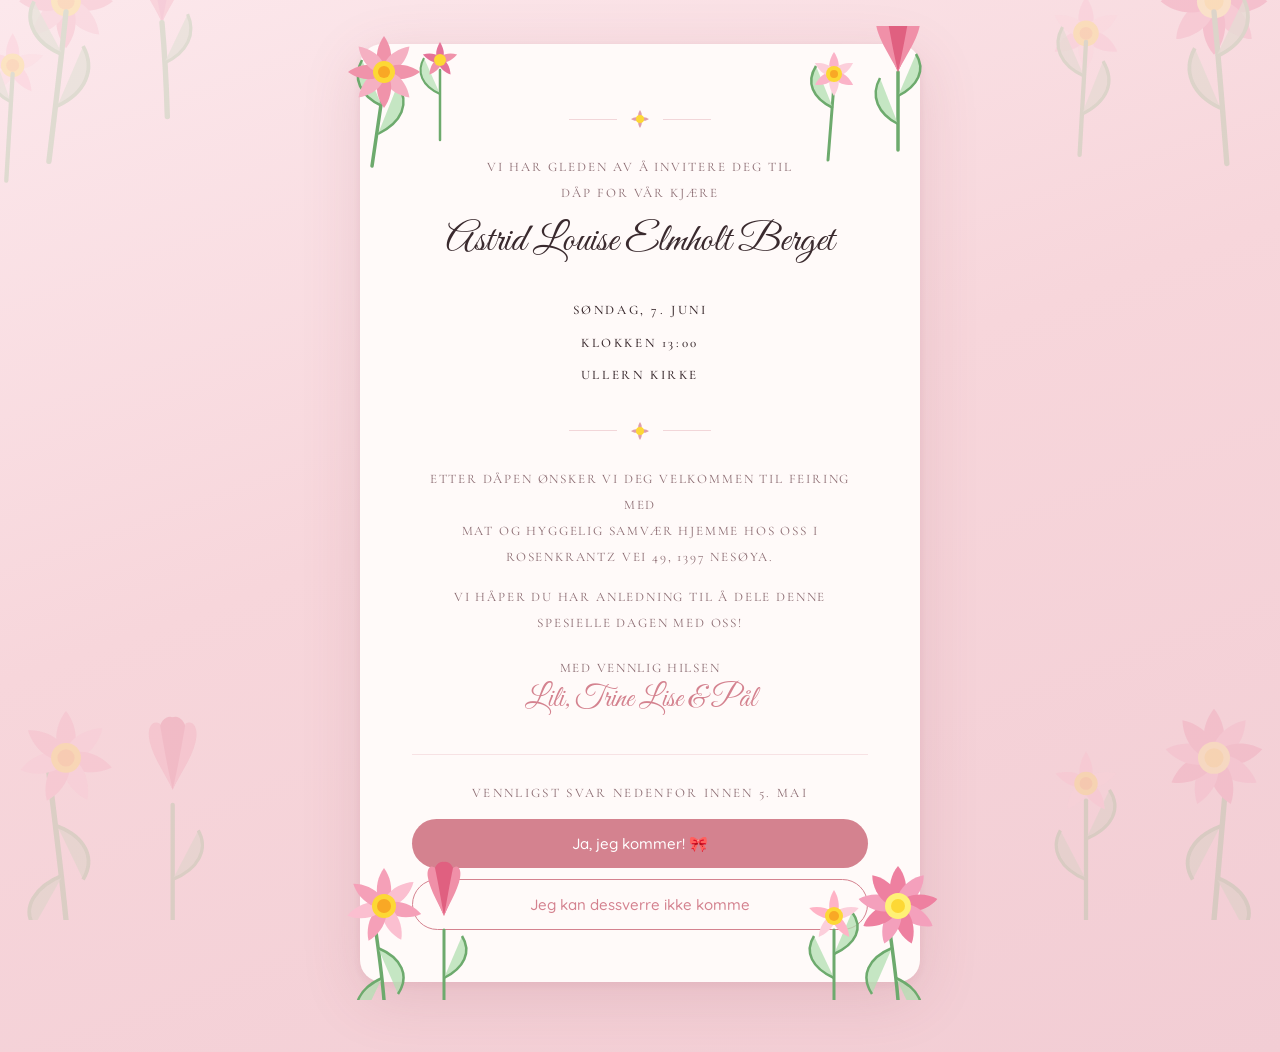
==== index.html @ bfae26f0 "Add files via upload" ====
<!DOCTYPE html>
<html lang="no">
<head>
<meta charset="UTF-8">
<meta name="viewport" content="width=device-width, initial-scale=1.0">
<title>Dåpsinvitasjon – Astrid Louise Elmholt Berget</title>
<link rel="stylesheet" href="style.css">
<link href="https://fonts.googleapis.com/css2?family=Great+Vibes&family=Cormorant+Garamond:ital,wght@0,300;0,400;0,500;1,300;1,400&family=Quicksand:wght@400;500&display=swap" rel="stylesheet">
</head>
<body>

<!-- Background flowers -->
<div class="bg-flowers" aria-hidden="true">
  <!-- Top left -->
  <svg class="bg-flower bg-tl" viewBox="0 0 280 300" xmlns="http://www.w3.org/2000/svg">
    <g transform="translate(80,20)">
      <path d="M0,-44 C8,-34 11,-20 8,-10 C5,0 -5,0 -8,-10 C-11,-20 -8,-34 0,-44Z" fill="#f093aa" transform="rotate(0)"/>
      <path d="M0,-44 C8,-34 11,-20 8,-10 C5,0 -5,0 -8,-10 C-11,-20 -8,-34 0,-44Z" fill="#f5b0c2" transform="rotate(45)"/>
      <path d="M0,-44 C8,-34 11,-20 8,-10 C5,0 -5,0 -8,-10 C-11,-20 -8,-34 0,-44Z" fill="#f093aa" transform="rotate(90)"/>
      <path d="M0,-44 C8,-34 11,-20 8,-10 C5,0 -5,0 -8,-10 C-11,-20 -8,-34 0,-44Z" fill="#f5b0c2" transform="rotate(135)"/>
      <path d="M0,-44 C8,-34 11,-20 8,-10 C5,0 -5,0 -8,-10 C-11,-20 -8,-34 0,-44Z" fill="#f093aa" transform="rotate(180)"/>
      <path d="M0,-44 C8,-34 11,-20 8,-10 C5,0 -5,0 -8,-10 C-11,-20 -8,-34 0,-44Z" fill="#f5b0c2" transform="rotate(225)"/>
      <path d="M0,-44 C8,-34 11,-20 8,-10 C5,0 -5,0 -8,-10 C-11,-20 -8,-34 0,-44Z" fill="#f093aa" transform="rotate(270)"/>
      <path d="M0,-44 C8,-34 11,-20 8,-10 C5,0 -5,0 -8,-10 C-11,-20 -8,-34 0,-44Z" fill="#f5b0c2" transform="rotate(315)"/>
      <circle r="14" fill="#fdd835"/><circle r="8" fill="#f9a825"/>
    </g>
    <path d="M80,30 C76,70 70,120 64,170" stroke="#7cb97c" stroke-width="5" fill="none" stroke-linecap="round"/>
    <path d="M77,70 C52,60 40,40 50,20" stroke="#7cb97c" stroke-width="3.5" fill="#a5d6a7" fill-opacity=".8"/>
    <path d="M72,118 C98,106 108,84 96,62" stroke="#7cb97c" stroke-width="3.5" fill="#a5d6a7" fill-opacity=".8"/>
    <g transform="translate(170,40)">
      <path d="M0,0 C-6,-14 -18,-40 -16,-60 C-13,-76 -6,-80 0,-78 C6,-80 13,-76 16,-60 C18,-40 6,-14 0,0Z" fill="#e57399"/>
      <path d="M0,0 C-6,-14 -22,-36 -25,-54 C-27,-68 -20,-75 -14,-70 C-10,-50 -5,-25 0,0Z" fill="#f090a8"/>
      <path d="M0,0 C6,-14 22,-36 25,-54 C27,-68 20,-75 14,-70 C10,-50 5,-25 0,0Z" fill="#f090a8"/>
      <path d="M0,0 C2,22 4,55 5,88" stroke="#7cb97c" stroke-width="5" fill="none" stroke-linecap="round"/>
      <path d="M2,38 C24,28 32,10 24,-8" stroke="#7cb97c" stroke-width="3" fill="#a5d6a7" fill-opacity=".8"/>
    </g>
    <g transform="translate(30,80)">
      <path d="M0,-30 C5,-22 8,-12 5,-4 C2,4 -2,4 -5,-4 C-8,-12 -5,-22 0,-30Z" fill="#ffb3c6" transform="rotate(0)"/>
      <path d="M0,-30 C5,-22 8,-12 5,-4 C2,4 -2,4 -5,-4 C-8,-12 -5,-22 0,-30Z" fill="#fccfdb" transform="rotate(72)"/>
      <path d="M0,-30 C5,-22 8,-12 5,-4 C2,4 -2,4 -5,-4 C-8,-12 -5,-22 0,-30Z" fill="#ffb3c6" transform="rotate(144)"/>
      <path d="M0,-30 C5,-22 8,-12 5,-4 C2,4 -2,4 -5,-4 C-8,-12 -5,-22 0,-30Z" fill="#fccfdb" transform="rotate(216)"/>
      <path d="M0,-30 C5,-22 8,-12 5,-4 C2,4 -2,4 -5,-4 C-8,-12 -5,-22 0,-30Z" fill="#ffb3c6" transform="rotate(288)"/>
      <circle r="11" fill="#fdd835"/><circle r="6" fill="#f9a825"/>
    </g>
    <path d="M30,88 C28,120 26,155 24,188" stroke="#7cb97c" stroke-width="4" fill="none" stroke-linecap="round"/>
    <path d="M28,114 C8,104 2,86 12,68" stroke="#7cb97c" stroke-width="3" fill="#a5d6a7" fill-opacity=".75"/>
  </svg>

  <!-- Top right -->
  <svg class="bg-flower bg-tr" viewBox="0 0 280 300" xmlns="http://www.w3.org/2000/svg">
    <g transform="translate(200,20)">
      <path d="M0,-50 C9,-40 13,-24 9,-12 C5,0 -5,0 -9,-12 C-13,-24 -9,-40 0,-50Z" fill="#e8608a" transform="rotate(0)"/>
      <path d="M0,-50 C9,-40 13,-24 9,-12 C5,0 -5,0 -9,-12 C-13,-24 -9,-40 0,-50Z" fill="#f08caa" transform="rotate(45)"/>
      <path d="M0,-50 C9,-40 13,-24 9,-12 C5,0 -5,0 -9,-12 C-13,-24 -9,-40 0,-50Z" fill="#e8608a" transform="rotate(90)"/>
      <path d="M0,-50 C9,-40 13,-24 9,-12 C5,0 -5,0 -9,-12 C-13,-24 -9,-40 0,-50Z" fill="#f08caa" transform="rotate(135)"/>
      <path d="M0,-50 C9,-40 13,-24 9,-12 C5,0 -5,0 -9,-12 C-13,-24 -9,-40 0,-50Z" fill="#e8608a" transform="rotate(180)"/>
      <path d="M0,-50 C9,-40 13,-24 9,-12 C5,0 -5,0 -9,-12 C-13,-24 -9,-40 0,-50Z" fill="#f08caa" transform="rotate(225)"/>
      <path d="M0,-50 C9,-40 13,-24 9,-12 C5,0 -5,0 -9,-12 C-13,-24 -9,-40 0,-50Z" fill="#e8608a" transform="rotate(270)"/>
      <path d="M0,-50 C9,-40 13,-24 9,-12 C5,0 -5,0 -9,-12 C-13,-24 -9,-40 0,-50Z" fill="#f08caa" transform="rotate(315)"/>
      <circle r="16" fill="#fff176"/><circle r="9" fill="#fdd835"/>
    </g>
    <path d="M200,30 C204,70 208,120 212,172" stroke="#7cb97c" stroke-width="5" fill="none" stroke-linecap="round"/>
    <path d="M202,72 C228,60 238,40 228,18" stroke="#7cb97c" stroke-width="3.5" fill="#a5d6a7" fill-opacity=".8"/>
    <path d="M206,120 C180,108 170,86 182,64" stroke="#7cb97c" stroke-width="3.5" fill="#a5d6a7" fill-opacity=".8"/>
    <g transform="translate(80,50)">
      <path d="M0,-34 C6,-26 9,-15 6,-7 C3,1 -3,1 -6,-7 C-9,-15 -6,-26 0,-34Z" fill="#fbb3c8" transform="rotate(0)"/>
      <path d="M0,-34 C6,-26 9,-15 6,-7 C3,1 -3,1 -6,-7 C-9,-15 -6,-26 0,-34Z" fill="#fccfdb" transform="rotate(60)"/>
      <path d="M0,-34 C6,-26 9,-15 6,-7 C3,1 -3,1 -6,-7 C-9,-15 -6,-26 0,-34Z" fill="#fbb3c8" transform="rotate(120)"/>
      <path d="M0,-34 C6,-26 9,-15 6,-7 C3,1 -3,1 -6,-7 C-9,-15 -6,-26 0,-34Z" fill="#fccfdb" transform="rotate(180)"/>
      <path d="M0,-34 C6,-26 9,-15 6,-7 C3,1 -3,1 -6,-7 C-9,-15 -6,-26 0,-34Z" fill="#fbb3c8" transform="rotate(240)"/>
      <path d="M0,-34 C6,-26 9,-15 6,-7 C3,1 -3,1 -6,-7 C-9,-15 -6,-26 0,-34Z" fill="#fccfdb" transform="rotate(300)"/>
      <circle r="12" fill="#fdd835"/><circle r="6" fill="#f9a825"/>
    </g>
    <path d="M80,58 C78,92 76,128 74,164" stroke="#7cb97c" stroke-width="4" fill="none" stroke-linecap="round"/>
    <path d="M78,90 C56,80 48,62 58,44" stroke="#7cb97c" stroke-width="3" fill="#a5d6a7" fill-opacity=".75"/>
    <path d="M76,126 C100,114 108,96 96,76" stroke="#7cb97c" stroke-width="3" fill="#a5d6a7" fill-opacity=".75"/>
  </svg>

  <!-- Bottom left: stems up -->
  <svg class="bg-flower bg-bl" viewBox="0 0 280 300" xmlns="http://www.w3.org/2000/svg">
    <path d="M80,300 C76,258 70,210 64,162" stroke="#7cb97c" stroke-width="5" fill="none" stroke-linecap="round"/>
    <path d="M77,258 C52,268 38,288 50,306" stroke="#7cb97c" stroke-width="3.5" fill="#a5d6a7" fill-opacity=".8"/>
    <path d="M72,212 C98,222 108,242 96,262" stroke="#7cb97c" stroke-width="3.5" fill="#a5d6a7" fill-opacity=".8"/>
    <g transform="translate(80,148)">
      <path d="M0,-44 C8,-34 11,-20 8,-10 C5,0 -5,0 -8,-10 C-11,-20 -8,-34 0,-44Z" fill="#f5a0b8" transform="rotate(0)"/>
      <path d="M0,-44 C8,-34 11,-20 8,-10 C5,0 -5,0 -8,-10 C-11,-20 -8,-34 0,-44Z" fill="#fbbfd0" transform="rotate(51)"/>
      <path d="M0,-44 C8,-34 11,-20 8,-10 C5,0 -5,0 -8,-10 C-11,-20 -8,-34 0,-44Z" fill="#f5a0b8" transform="rotate(102)"/>
      <path d="M0,-44 C8,-34 11,-20 8,-10 C5,0 -5,0 -8,-10 C-11,-20 -8,-34 0,-44Z" fill="#fbbfd0" transform="rotate(153)"/>
      <path d="M0,-44 C8,-34 11,-20 8,-10 C5,0 -5,0 -8,-10 C-11,-20 -8,-34 0,-44Z" fill="#f5a0b8" transform="rotate(204)"/>
      <path d="M0,-44 C8,-34 11,-20 8,-10 C5,0 -5,0 -8,-10 C-11,-20 -8,-34 0,-44Z" fill="#fbbfd0" transform="rotate(255)"/>
      <path d="M0,-44 C8,-34 11,-20 8,-10 C5,0 -5,0 -8,-10 C-11,-20 -8,-34 0,-44Z" fill="#f5a0b8" transform="rotate(306)"/>
      <circle r="14" fill="#fdd835"/><circle r="8" fill="#f9a825"/>
    </g>
    <path d="M180,300 C180,265 180,228 180,192" stroke="#7cb97c" stroke-width="4" fill="none" stroke-linecap="round"/>
    <path d="M180,262 C204,252 214,234 204,216" stroke="#7cb97c" stroke-width="3" fill="#a5d6a7" fill-opacity=".75"/>
    <g transform="translate(180,178)">
      <path d="M0,0 C-5,-12 -16,-34 -14,-52 C-12,-66 -5,-70 0,-68 C5,-70 12,-66 14,-52 C16,-34 5,-12 0,0Z" fill="#e06080"/>
      <path d="M0,0 C-5,-12 -20,-32 -22,-48 C-24,-60 -18,-66 -12,-62 C-9,-44 -5,-22 0,0Z" fill="#f090a8"/>
      <path d="M0,0 C5,-12 20,-32 22,-48 C24,-60 18,-66 12,-62 C9,-44 5,-22 0,0Z" fill="#f090a8"/>
    </g>
  </svg>

  <!-- Bottom right: stems up -->
  <svg class="bg-flower bg-br" viewBox="0 0 280 300" xmlns="http://www.w3.org/2000/svg">
    <path d="M200,300 C204,258 208,210 212,162" stroke="#7cb97c" stroke-width="5" fill="none" stroke-linecap="round"/>
    <path d="M202,260 C228,270 240,290 228,308" stroke="#7cb97c" stroke-width="3.5" fill="#a5d6a7" fill-opacity=".8"/>
    <path d="M206,212 C180,222 168,242 180,262" stroke="#7cb97c" stroke-width="3.5" fill="#a5d6a7" fill-opacity=".8"/>
    <g transform="translate(200,148)">
      <path d="M0,-46 C8,-36 12,-22 8,-10 C4,2 -4,2 -8,-10 C-12,-22 -8,-36 0,-46Z" fill="#ee80a0" transform="rotate(0)"/>
      <path d="M0,-46 C8,-36 12,-22 8,-10 C4,2 -4,2 -8,-10 C-12,-22 -8,-36 0,-46Z" fill="#f4a0bc" transform="rotate(40)"/>
      <path d="M0,-46 C8,-36 12,-22 8,-10 C4,2 -4,2 -8,-10 C-12,-22 -8,-36 0,-46Z" fill="#ee80a0" transform="rotate(80)"/>
      <path d="M0,-46 C8,-36 12,-22 8,-10 C4,2 -4,2 -8,-10 C-12,-22 -8,-36 0,-46Z" fill="#f4a0bc" transform="rotate(120)"/>
      <path d="M0,-46 C8,-36 12,-22 8,-10 C4,2 -4,2 -8,-10 C-12,-22 -8,-36 0,-46Z" fill="#ee80a0" transform="rotate(160)"/>
      <path d="M0,-46 C8,-36 12,-22 8,-10 C4,2 -4,2 -8,-10 C-12,-22 -8,-36 0,-46Z" fill="#f4a0bc" transform="rotate(200)"/>
      <path d="M0,-46 C8,-36 12,-22 8,-10 C4,2 -4,2 -8,-10 C-12,-22 -8,-36 0,-46Z" fill="#ee80a0" transform="rotate(240)"/>
      <path d="M0,-46 C8,-36 12,-22 8,-10 C4,2 -4,2 -8,-10 C-12,-22 -8,-36 0,-46Z" fill="#f4a0bc" transform="rotate(280)"/>
      <path d="M0,-46 C8,-36 12,-22 8,-10 C4,2 -4,2 -8,-10 C-12,-22 -8,-36 0,-46Z" fill="#ee80a0" transform="rotate(320)"/>
      <circle r="15" fill="#fff176"/><circle r="9" fill="#fdd835"/>
    </g>
    <path d="M80,300 C80,264 80,226 80,188" stroke="#7cb97c" stroke-width="4" fill="none" stroke-linecap="round"/>
    <path d="M80,262 C56,252 46,234 56,216" stroke="#7cb97c" stroke-width="3" fill="#a5d6a7" fill-opacity=".75"/>
    <path d="M80,224 C104,214 114,196 102,178" stroke="#7cb97c" stroke-width="3" fill="#a5d6a7" fill-opacity=".75"/>
    <g transform="translate(80,172)">
      <path d="M0,-30 C5,-22 8,-12 5,-4 C2,4 -2,4 -5,-4 C-8,-12 -5,-22 0,-30Z" fill="#ffb3c6" transform="rotate(0)"/>
      <path d="M0,-30 C5,-22 8,-12 5,-4 C2,4 -2,4 -5,-4 C-8,-12 -5,-22 0,-30Z" fill="#fccfdb" transform="rotate(72)"/>
      <path d="M0,-30 C5,-22 8,-12 5,-4 C2,4 -2,4 -5,-4 C-8,-12 -5,-22 0,-30Z" fill="#ffb3c6" transform="rotate(144)"/>
      <path d="M0,-30 C5,-22 8,-12 5,-4 C2,4 -2,4 -5,-4 C-8,-12 -5,-22 0,-30Z" fill="#fccfdb" transform="rotate(216)"/>
      <path d="M0,-30 C5,-22 8,-12 5,-4 C2,4 -2,4 -5,-4 C-8,-12 -5,-22 0,-30Z" fill="#ffb3c6" transform="rotate(288)"/>
      <circle r="11" fill="#fdd835"/><circle r="6" fill="#f9a825"/>
    </g>
  </svg>
</div>

<!-- Main card -->
<main class="page-wrap">
  <div class="card">

    <!-- Corner flowers -->
    <svg class="corner tl" width="140" height="150" viewBox="0 0 140 150" aria-hidden="true">
      <path d="M42,58 C38,84 34,112 30,140" stroke="#6daa6d" stroke-width="3.5" fill="none" stroke-linecap="round"/>
      <path d="M40,80 C18,70 10,52 20,34" stroke="#6daa6d" stroke-width="2.5" fill="#b2dfb2" fill-opacity=".75"/>
      <path d="M36,108 C60,96 68,78 56,58" stroke="#6daa6d" stroke-width="2.5" fill="#b2dfb2" fill-opacity=".75"/>
      <g transform="translate(42,46)">
        <path d="M0,-36 C6,-28 9,-16 6,-8 C3,0 -3,0 -6,-8 C-9,-16 -6,-28 0,-36Z" fill="#f093aa"/>
        <path d="M0,-36 C6,-28 9,-16 6,-8 C3,0 -3,0 -6,-8 C-9,-16 -6,-28 0,-36Z" fill="#f5b0c2" transform="rotate(45)"/>
        <path d="M0,-36 C6,-28 9,-16 6,-8 C3,0 -3,0 -6,-8 C-9,-16 -6,-28 0,-36Z" fill="#f093aa" transform="rotate(90)"/>
        <path d="M0,-36 C6,-28 9,-16 6,-8 C3,0 -3,0 -6,-8 C-9,-16 -6,-28 0,-36Z" fill="#f5b0c2" transform="rotate(135)"/>
        <path d="M0,-36 C6,-28 9,-16 6,-8 C3,0 -3,0 -6,-8 C-9,-16 -6,-28 0,-36Z" fill="#f093aa" transform="rotate(180)"/>
        <path d="M0,-36 C6,-28 9,-16 6,-8 C3,0 -3,0 -6,-8 C-9,-16 -6,-28 0,-36Z" fill="#f5b0c2" transform="rotate(225)"/>
        <path d="M0,-36 C6,-28 9,-16 6,-8 C3,0 -3,0 -6,-8 C-9,-16 -6,-28 0,-36Z" fill="#f093aa" transform="rotate(270)"/>
        <path d="M0,-36 C6,-28 9,-16 6,-8 C3,0 -3,0 -6,-8 C-9,-16 -6,-28 0,-36Z" fill="#f5b0c2" transform="rotate(315)"/>
        <circle r="11" fill="#fdd835"/><circle r="6" fill="#f9a825"/>
      </g>
      <path d="M98,44 C98,66 98,90 98,114" stroke="#6daa6d" stroke-width="2.5" fill="none" stroke-linecap="round"/>
      <path d="M98,68 C80,60 74,46 82,32" stroke="#6daa6d" stroke-width="2" fill="#b2dfb2" fill-opacity=".7"/>
      <g transform="translate(98,34)">
        <path d="M0,-18 C3,-13 5,-7 3,-2 C1,3 -1,3 -3,-2 C-5,-7 -3,-13 0,-18Z" fill="#e57399" transform="rotate(0)"/>
        <path d="M0,-18 C3,-13 5,-7 3,-2 C1,3 -1,3 -3,-2 C-5,-7 -3,-13 0,-18Z" fill="#f093aa" transform="rotate(72)"/>
        <path d="M0,-18 C3,-13 5,-7 3,-2 C1,3 -1,3 -3,-2 C-5,-7 -3,-13 0,-18Z" fill="#e57399" transform="rotate(144)"/>
        <path d="M0,-18 C3,-13 5,-7 3,-2 C1,3 -1,3 -3,-2 C-5,-7 -3,-13 0,-18Z" fill="#f093aa" transform="rotate(216)"/>
        <path d="M0,-18 C3,-13 5,-7 3,-2 C1,3 -1,3 -3,-2 C-5,-7 -3,-13 0,-18Z" fill="#e57399" transform="rotate(288)"/>
        <circle r="6" fill="#fdd835"/>
      </g>
    </svg>

    <svg class="corner tr" width="140" height="150" viewBox="0 0 140 150" aria-hidden="true">
      <path d="M100,46 C100,70 100,96 100,124" stroke="#6daa6d" stroke-width="3.5" fill="none" stroke-linecap="round"/>
      <path d="M100,70 C120,60 128,44 118,28" stroke="#6daa6d" stroke-width="2.5" fill="#b2dfb2" fill-opacity=".75"/>
      <path d="M100,98 C80,88 72,70 82,52" stroke="#6daa6d" stroke-width="2.5" fill="#b2dfb2" fill-opacity=".75"/>
      <g transform="translate(100,46)">
        <path d="M0,0 C-5,-12 -16,-34 -14,-52 C-12,-66 -5,-70 0,-68 C5,-70 12,-66 14,-52 C16,-34 5,-12 0,0Z" fill="#e06080"/>
        <path d="M0,0 C-5,-12 -20,-32 -22,-48 C-24,-60 -18,-66 -12,-62 C-9,-44 -5,-22 0,0Z" fill="#f090a8"/>
        <path d="M0,0 C5,-12 20,-32 22,-48 C24,-60 18,-66 12,-62 C9,-44 5,-22 0,0Z" fill="#f090a8"/>
      </g>
      <path d="M36,58 C34,82 32,108 30,134" stroke="#6daa6d" stroke-width="3" fill="none" stroke-linecap="round"/>
      <path d="M35,82 C14,72 8,56 18,40" stroke="#6daa6d" stroke-width="2.5" fill="#b2dfb2" fill-opacity=".75"/>
      <g transform="translate(36,48)">
        <path d="M0,-22 C4,-16 6,-9 4,-3 C2,3 -2,3 -4,-3 C-6,-9 -4,-16 0,-22Z" fill="#fbb3c8" transform="rotate(0)"/>
        <path d="M0,-22 C4,-16 6,-9 4,-3 C2,3 -2,3 -4,-3 C-6,-9 -4,-16 0,-22Z" fill="#fccfdb" transform="rotate(60)"/>
        <path d="M0,-22 C4,-16 6,-9 4,-3 C2,3 -2,3 -4,-3 C-6,-9 -4,-16 0,-22Z" fill="#fbb3c8" transform="rotate(120)"/>
        <path d="M0,-22 C4,-16 6,-9 4,-3 C2,3 -2,3 -4,-3 C-6,-9 -4,-16 0,-22Z" fill="#fccfdb" transform="rotate(180)"/>
        <path d="M0,-22 C4,-16 6,-9 4,-3 C2,3 -2,3 -4,-3 C-6,-9 -4,-16 0,-22Z" fill="#fbb3c8" transform="rotate(240)"/>
        <path d="M0,-22 C4,-16 6,-9 4,-3 C2,3 -2,3 -4,-3 C-6,-9 -4,-16 0,-22Z" fill="#fccfdb" transform="rotate(300)"/>
        <circle r="8" fill="#fdd835"/><circle r="4" fill="#f9a825"/>
      </g>
    </svg>

    <svg class="corner bl" width="140" height="150" viewBox="0 0 140 150" aria-hidden="true">
      <path d="M42,150 C40,124 36,96 32,68" stroke="#6daa6d" stroke-width="3.5" fill="none" stroke-linecap="round"/>
      <path d="M40,128 C18,138 8,156 20,170" stroke="#6daa6d" stroke-width="2.5" fill="#b2dfb2" fill-opacity=".75"/>
      <path d="M36,98 C60,108 68,126 56,144" stroke="#6daa6d" stroke-width="2.5" fill="#b2dfb2" fill-opacity=".75"/>
      <g transform="translate(42,56)">
        <path d="M0,-38 C6,-30 9,-18 6,-8 C3,2 -3,2 -6,-8 C-9,-18 -6,-30 0,-38Z" fill="#f5a0b8" transform="rotate(0)"/>
        <path d="M0,-38 C6,-30 9,-18 6,-8 C3,2 -3,2 -6,-8 C-9,-18 -6,-30 0,-38Z" fill="#fbbfd0" transform="rotate(51)"/>
        <path d="M0,-38 C6,-30 9,-18 6,-8 C3,2 -3,2 -6,-8 C-9,-18 -6,-30 0,-38Z" fill="#f5a0b8" transform="rotate(102)"/>
        <path d="M0,-38 C6,-30 9,-18 6,-8 C3,2 -3,2 -6,-8 C-9,-18 -6,-30 0,-38Z" fill="#fbbfd0" transform="rotate(153)"/>
        <path d="M0,-38 C6,-30 9,-18 6,-8 C3,2 -3,2 -6,-8 C-9,-18 -6,-30 0,-38Z" fill="#f5a0b8" transform="rotate(204)"/>
        <path d="M0,-38 C6,-30 9,-18 6,-8 C3,2 -3,2 -6,-8 C-9,-18 -6,-30 0,-38Z" fill="#fbbfd0" transform="rotate(255)"/>
        <path d="M0,-38 C6,-30 9,-18 6,-8 C3,2 -3,2 -6,-8 C-9,-18 -6,-30 0,-38Z" fill="#f5a0b8" transform="rotate(306)"/>
        <circle r="12" fill="#fdd835"/><circle r="7" fill="#f9a825"/>
      </g>
      <path d="M102,150 C102,128 102,104 102,80" stroke="#6daa6d" stroke-width="3" fill="none" stroke-linecap="round"/>
      <path d="M102,128 C122,118 130,102 120,86" stroke="#6daa6d" stroke-width="2.5" fill="#b2dfb2" fill-opacity=".75"/>
      <g transform="translate(102,66)">
        <path d="M0,0 C-4,-10 -13,-28 -11,-42 C-9,-52 -4,-55 0,-54 C4,-55 9,-52 11,-42 C13,-28 4,-10 0,0Z" fill="#e06080"/>
        <path d="M0,0 C-4,-10 -14,-26 -16,-38 C-18,-48 -13,-52 -9,-48 C-6,-34 -3,-16 0,0Z" fill="#f090a8"/>
        <path d="M0,0 C4,-10 14,-26 16,-38 C18,-48 13,-52 9,-48 C6,-34 3,-16 0,0Z" fill="#f090a8"/>
      </g>
    </svg>

    <svg class="corner br" width="140" height="150" viewBox="0 0 140 150" aria-hidden="true">
      <path d="M100,150 C98,124 94,96 90,68" stroke="#6daa6d" stroke-width="3.5" fill="none" stroke-linecap="round"/>
      <path d="M98,128 C120,138 130,156 118,170" stroke="#6daa6d" stroke-width="2.5" fill="#b2dfb2" fill-opacity=".75"/>
      <path d="M94,98 C70,108 62,126 74,144" stroke="#6daa6d" stroke-width="2.5" fill="#b2dfb2" fill-opacity=".75"/>
      <g transform="translate(100,56)">
        <path d="M0,-40 C7,-32 10,-19 7,-9 C4,1 -4,1 -7,-9 C-10,-19 -7,-32 0,-40Z" fill="#ee80a0" transform="rotate(0)"/>
        <path d="M0,-40 C7,-32 10,-19 7,-9 C4,1 -4,1 -7,-9 C-10,-19 -7,-32 0,-40Z" fill="#f4a0bc" transform="rotate(40)"/>
        <path d="M0,-40 C7,-32 10,-19 7,-9 C4,1 -4,1 -7,-9 C-10,-19 -7,-32 0,-40Z" fill="#ee80a0" transform="rotate(80)"/>
        <path d="M0,-40 C7,-32 10,-19 7,-9 C4,1 -4,1 -7,-9 C-10,-19 -7,-32 0,-40Z" fill="#f4a0bc" transform="rotate(120)"/>
        <path d="M0,-40 C7,-32 10,-19 7,-9 C4,1 -4,1 -7,-9 C-10,-19 -7,-32 0,-40Z" fill="#ee80a0" transform="rotate(160)"/>
        <path d="M0,-40 C7,-32 10,-19 7,-9 C4,1 -4,1 -7,-9 C-10,-19 -7,-32 0,-40Z" fill="#f4a0bc" transform="rotate(200)"/>
        <path d="M0,-40 C7,-32 10,-19 7,-9 C4,1 -4,1 -7,-9 C-10,-19 -7,-32 0,-40Z" fill="#ee80a0" transform="rotate(240)"/>
        <path d="M0,-40 C7,-32 10,-19 7,-9 C4,1 -4,1 -7,-9 C-10,-19 -7,-32 0,-40Z" fill="#f4a0bc" transform="rotate(280)"/>
        <path d="M0,-40 C7,-32 10,-19 7,-9 C4,1 -4,1 -7,-9 C-10,-19 -7,-32 0,-40Z" fill="#ee80a0" transform="rotate(320)"/>
        <circle r="13" fill="#fff176"/><circle r="7" fill="#fdd835"/>
      </g>
      <path d="M36,150 C36,128 36,104 36,80" stroke="#6daa6d" stroke-width="3" fill="none" stroke-linecap="round"/>
      <path d="M36,128 C14,118 6,102 16,86" stroke="#6daa6d" stroke-width="2.5" fill="#b2dfb2" fill-opacity=".75"/>
      <path d="M36,104 C58,94 66,78 54,62" stroke="#6daa6d" stroke-width="2.5" fill="#b2dfb2" fill-opacity=".75"/>
      <g transform="translate(36,66)">
        <path d="M0,-26 C4,-20 6,-11 4,-4 C2,3 -2,3 -4,-4 C-6,-11 -4,-20 0,-26Z" fill="#ffb3c6" transform="rotate(0)"/>
        <path d="M0,-26 C4,-20 6,-11 4,-4 C2,3 -2,3 -4,-4 C-6,-11 -4,-20 0,-26Z" fill="#fccfdb" transform="rotate(72)"/>
        <path d="M0,-26 C4,-20 6,-11 4,-4 C2,3 -2,3 -4,-4 C-6,-11 -4,-20 0,-26Z" fill="#ffb3c6" transform="rotate(144)"/>
        <path d="M0,-26 C4,-20 6,-11 4,-4 C2,3 -2,3 -4,-4 C-6,-11 -4,-20 0,-26Z" fill="#fccfdb" transform="rotate(216)"/>
        <path d="M0,-26 C4,-20 6,-11 4,-4 C2,3 -2,3 -4,-4 C-6,-11 -4,-20 0,-26Z" fill="#ffb3c6" transform="rotate(288)"/>
        <circle r="9" fill="#fdd835"/><circle r="5" fill="#f9a825"/>
      </g>
    </svg>

    <!-- Card content -->
    <p class="dear" id="dearLabel">Kjære</p>
    <p class="gname" id="guestName"></p>

    <div class="divider" aria-hidden="true">
      <div class="div-line"></div>
      <svg width="22" height="22" viewBox="0 0 22 22">
        <path d="M11,2 C12.4,4.2 13.6,7 12.2,9.2 C11.4,10.5 10.6,10.5 9.8,9.2 C8.4,7 9.6,4.2 11,2Z" fill="#d4828f" opacity=".75"/>
        <path d="M11,2 C12.4,4.2 13.6,7 12.2,9.2 C11.4,10.5 10.6,10.5 9.8,9.2 C8.4,7 9.6,4.2 11,2Z" fill="#d4828f" opacity=".75" transform="rotate(90,11,11)"/>
        <path d="M11,2 C12.4,4.2 13.6,7 12.2,9.2 C11.4,10.5 10.6,10.5 9.8,9.2 C8.4,7 9.6,4.2 11,2Z" fill="#d4828f" opacity=".75" transform="rotate(180,11,11)"/>
        <path d="M11,2 C12.4,4.2 13.6,7 12.2,9.2 C11.4,10.5 10.6,10.5 9.8,9.2 C8.4,7 9.6,4.2 11,2Z" fill="#d4828f" opacity=".75" transform="rotate(270,11,11)"/>
        <circle cx="11" cy="11" r="4" fill="#fdd835"/>
      </svg>
      <div class="div-line"></div>
    </div>

    <p class="intro">Vi har gleden av å invitere deg til<br>dåp for vår kjære</p>
    <p class="bname">Astrid Louise Elmholt Berget</p>

    <p class="details">Søndag, 7. juni<br>Klokken 13:00<br>Ullern Kirke</p>

    <div class="divider" aria-hidden="true">
      <div class="div-line"></div>
      <svg width="22" height="22" viewBox="0 0 22 22">
        <path d="M11,2 C12.4,4.2 13.6,7 12.2,9.2 C11.4,10.5 10.6,10.5 9.8,9.2 C8.4,7 9.6,4.2 11,2Z" fill="#d4828f" opacity=".75"/>
        <path d="M11,2 C12.4,4.2 13.6,7 12.2,9.2 C11.4,10.5 10.6,10.5 9.8,9.2 C8.4,7 9.6,4.2 11,2Z" fill="#d4828f" opacity=".75" transform="rotate(90,11,11)"/>
        <path d="M11,2 C12.4,4.2 13.6,7 12.2,9.2 C11.4,10.5 10.6,10.5 9.8,9.2 C8.4,7 9.6,4.2 11,2Z" fill="#d4828f" opacity=".75" transform="rotate(180,11,11)"/>
        <path d="M11,2 C12.4,4.2 13.6,7 12.2,9.2 C11.4,10.5 10.6,10.5 9.8,9.2 C8.4,7 9.6,4.2 11,2Z" fill="#d4828f" opacity=".75" transform="rotate(270,11,11)"/>
        <circle cx="11" cy="11" r="4" fill="#fdd835"/>
      </svg>
      <div class="div-line"></div>
    </div>

    <p class="prose">Etter dåpen ønsker vi deg velkommen til feiring med<br>mat og hyggelig samvær hjemme hos oss i<br>Rosenkrantz vei 49, 1397 Nesøya.</p>
    <p class="prose" style="margin-top:14px">Vi håper du har anledning til å dele denne<br>spesielle dagen med oss!</p>

    <p class="closing">Med vennlig hilsen</p>
    <p class="hosts">Lili, Trine Lise &amp; Pål</p>

    <div class="rsvp-sec">
      <p class="rsvp-lbl">Vennligst svar nedenfor innen 5. mai</p>
      <div class="btn-row" id="btnRow">
        <button class="btn btn-yes" onclick="showForm(true)">Ja, jeg kommer! 🎀</button>
        <button class="btn btn-no" onclick="showForm(false)">Jeg kan dessverre ikke komme</button>
      </div>
      <div class="rsvp-form" id="rsvpForm">
        <div class="fg">
          <label for="nameInput">Navn</label>
          <input type="text" id="nameInput" placeholder="Ditt navn">
        </div>
        <div class="fg">
          <label for="msgInput">Melding (valgfritt)</label>
          <textarea id="msgInput" rows="3" placeholder="Skriv gjerne en hilsen..."></textarea>
        </div>
        <button class="btn-sub" onclick="submitRsvp()">Send svar 🌸</button>
      </div>
      <div class="conf" id="conf">
        <div class="conf-ico" id="confIco">🌸</div>
        <p id="confTxt">Tusen takk!</p>
      </div>
    </div>

  </div>
</main>

<script src="config.js"></script>
<script src="app.js"></script>
</body>
</html>
---- style.css ----
/* ── RESET ── */
*, *::before, *::after { box-sizing: border-box; margin: 0; padding: 0; }

/* ── TOKENS ── */
:root {
  --rose:      #d4828f;
  --deep-rose: #a85060;
  --cream:     #fffaf9;
  --text:      #3a2a2e;
  --muted:     #8a6a70;
  --blush:     #f7d6db;
}

/* ── BODY ── */
body {
  min-height: 100vh;
  background: linear-gradient(160deg, #fce8ec 0%, #f7d6db 45%, #f2cdd4 100%);
  font-family: 'Quicksand', sans-serif;
  color: var(--text);
  overflow-x: hidden;
}

/* ── BACKGROUND FLOWERS ── */
.bg-flowers {
  position: fixed;
  inset: 0;
  pointer-events: none;
  z-index: 0;
}
.bg-flower {
  position: absolute;
  opacity: 0.22;
}
.bg-tl { top: -20px;  left: -20px;  width: 300px; height: 320px; }
.bg-tr { top: -20px;  right: -20px; width: 300px; height: 320px; }
.bg-bl { bottom: -20px; left: -20px;  width: 300px; height: 320px; }
.bg-br { bottom: -20px; right: -20px; width: 300px; height: 320px; }

/* ── PAGE WRAPPER ── */
.page-wrap {
  position: relative;
  z-index: 1;
  display: flex;
  justify-content: center;
  padding: 44px 16px 70px;
}

/* ── CARD ── */
.card {
  background: var(--cream);
  border-radius: 22px;
  box-shadow: 0 16px 60px rgba(150,70,90,.15), 0 3px 10px rgba(150,70,90,.08);
  padding: 64px 52px 52px;
  width: 100%;
  max-width: 560px;
  text-align: center;
  position: relative;
  animation: fadeUp 1.1s ease both;
}

@keyframes fadeUp {
  from { opacity: 0; transform: translateY(28px); }
  to   { opacity: 1; transform: translateY(0); }
}

/* ── CORNER FLOWERS ── */
.corner {
  position: absolute;
  pointer-events: none;
}
.corner.tl { top: -18px;    left: -18px; }
.corner.tr { top: -18px;    right: -18px; }
.corner.bl { bottom: -18px; left: -18px; }
.corner.br { bottom: -18px; right: -18px; }

/* ── TYPOGRAPHY ── */
.dear {
  font-family: 'Cormorant Garamond', serif;
  font-size: 13px;
  letter-spacing: .16em;
  text-transform: uppercase;
  color: var(--muted);
  margin-bottom: 2px;
}

.gname {
  font-family: 'Great Vibes', cursive;
  font-size: 36px;
  color: var(--rose);
  line-height: 1.2;
  margin-bottom: 20px;
}

.intro {
  font-family: 'Cormorant Garamond', serif;
  font-size: 13px;
  letter-spacing: .15em;
  text-transform: uppercase;
  color: var(--muted);
  line-height: 2;
  margin-bottom: 4px;
}

.bname {
  font-family: 'Great Vibes', cursive;
  font-size: 40px;
  color: var(--text);
  line-height: 1.25;
  margin: 10px 0 28px;
}

.details {
  font-family: 'Cormorant Garamond', serif;
  font-size: 13px;
  letter-spacing: .2em;
  text-transform: uppercase;
  color: var(--text);
  font-weight: 500;
  line-height: 2.5;
  margin-bottom: 28px;
}

.prose {
  font-family: 'Cormorant Garamond', serif;
  font-size: 13px;
  letter-spacing: .14em;
  text-transform: uppercase;
  color: var(--muted);
  line-height: 2;
  margin-bottom: 10px;
}

.closing {
  font-family: 'Cormorant Garamond', serif;
  font-size: 13px;
  letter-spacing: .13em;
  text-transform: uppercase;
  color: var(--muted);
  margin-top: 24px;
}

.hosts {
  font-family: 'Great Vibes', cursive;
  font-size: 30px;
  color: var(--rose);
  margin-top: 4px;
}

/* ── DIVIDER ── */
.divider {
  display: flex;
  align-items: center;
  justify-content: center;
  gap: 12px;
  margin: 0 auto 24px;
}
.div-line {
  width: 48px;
  height: 1px;
  background: var(--rose);
  opacity: .3;
}

/* ── RSVP SECTION ── */
.rsvp-sec {
  margin-top: 36px;
  padding-top: 30px;
  border-top: 1px solid rgba(212,130,143,.2);
}

.rsvp-lbl {
  font-family: 'Cormorant Garamond', serif;
  font-size: 13px;
  letter-spacing: .18em;
  text-transform: uppercase;
  color: var(--muted);
  margin-bottom: 18px;
}

.btn-row { display: flex; flex-direction: column; gap: 11px; }

.btn {
  padding: 15px 28px;
  border-radius: 50px;
  border: none;
  cursor: pointer;
  font-family: 'Quicksand', sans-serif;
  font-size: 15px;
  font-weight: 500;
  transition: transform .15s, box-shadow .15s;
}
.btn:hover  { transform: translateY(-2px); box-shadow: 0 8px 24px rgba(150,70,90,.22); }
.btn:active { transform: scale(.98); }
.btn-yes { background: var(--rose); color: #fff; }
.btn-no  { background: transparent; color: var(--rose); border: 1.5px solid var(--rose); }

/* ── FORM ── */
.rsvp-form { display: none; margin-top: 22px; text-align: left; }
.rsvp-form.on { display: block; animation: fadeUp .5s ease both; }

.fg { margin-bottom: 15px; }
.fg label {
  display: block;
  font-family: 'Cormorant Garamond', serif;
  font-size: 13px;
  letter-spacing: .12em;
  text-transform: uppercase;
  color: var(--muted);
  margin-bottom: 7px;
}
.fg input,
.fg textarea {
  width: 100%;
  padding: 12px 15px;
  border: 1.5px solid rgba(212,130,143,.28);
  border-radius: 11px;
  background: #fff;
  font-family: 'Quicksand', sans-serif;
  font-size: 14px;
  color: var(--text);
  outline: none;
  transition: border-color .2s;
  resize: none;
}
.fg input:focus,
.fg textarea:focus { border-color: var(--rose); }

.btn-sub {
  width: 100%;
  background: var(--deep-rose);
  color: #fff;
  padding: 15px;
  border-radius: 50px;
  border: none;
  cursor: pointer;
  font-family: 'Quicksand', sans-serif;
  font-size: 15px;
  font-weight: 500;
  margin-top: 7px;
  transition: transform .15s, background .15s;
}
.btn-sub:hover { background: #8f3d4e; transform: translateY(-1px); }

/* ── CONFIRMATION ── */
.conf { display: none; margin-top: 22px; padding: 24px; background: rgba(212,130,143,.09); border-radius: 15px; text-align: center; }
.conf.on { display: block; animation: fadeUp .5s ease both; }
.conf-ico { font-size: 30px; margin-bottom: 10px; }
.conf p {
  font-family: 'Cormorant Garamond', serif;
  font-size: 17px;
  font-style: italic;
  color: var(--deep-rose);
  line-height: 1.7;
}

/* ── MOBILE ── */
@media (max-width: 480px) {
  .card { padding: 44px 22px 38px; }
  .bname { font-size: 32px; }
  .gname { font-size: 28px; }
  .corner { transform: scale(.72); }
  .corner.tl { transform-origin: top left; }
  .corner.tr { transform-origin: top right; }
  .corner.bl { transform-origin: bottom left; }
  .corner.br { transform-origin: bottom right; }
  .bg-tl, .bg-tr, .bg-bl, .bg-br { width: 180px; height: 200px; }
}
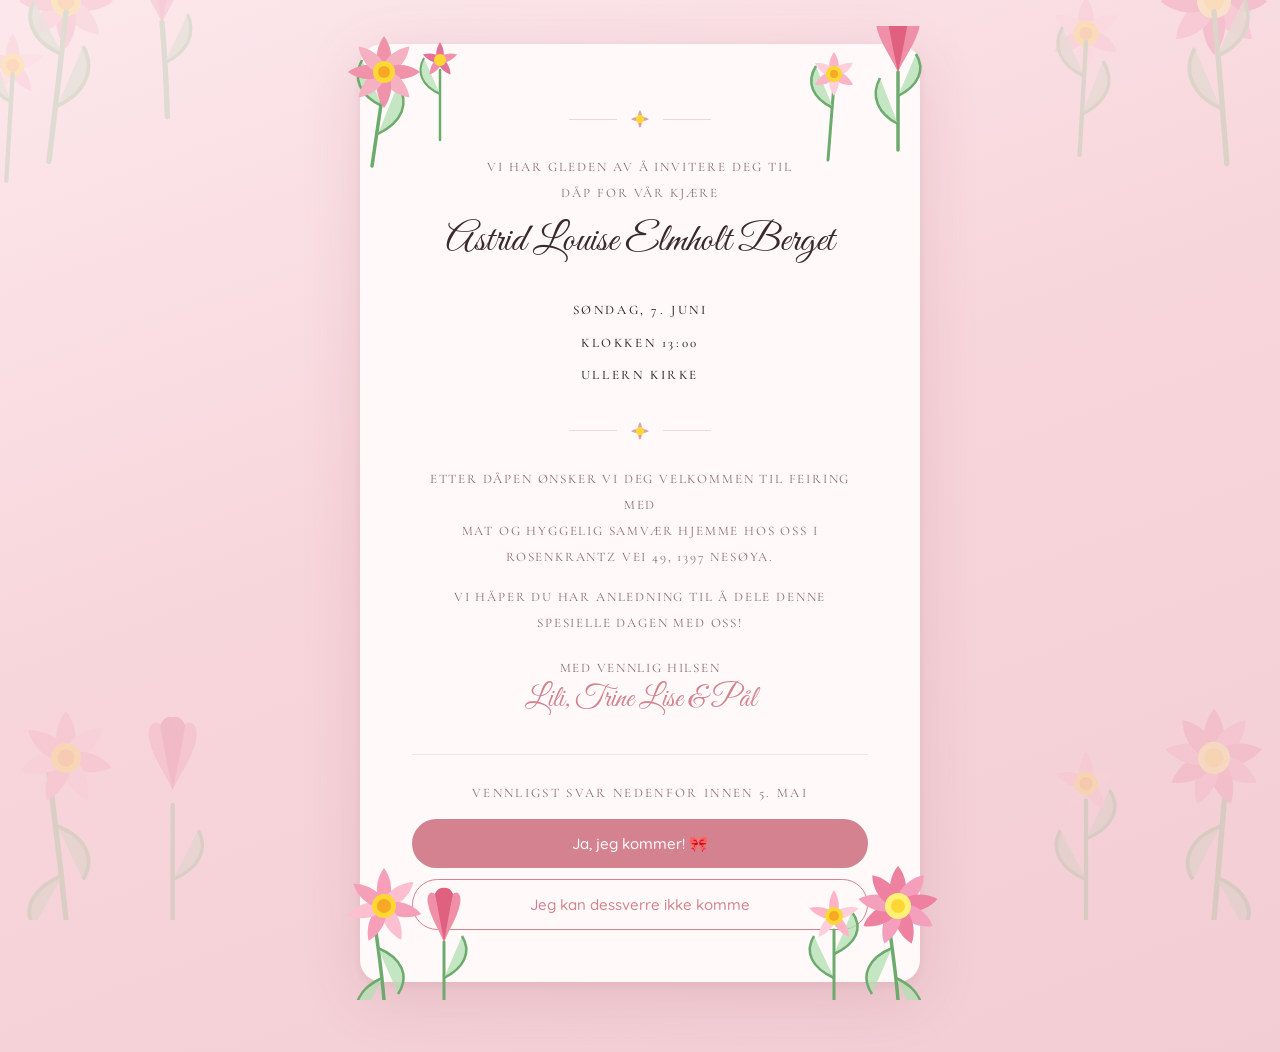
==== commit 05fe08f7: "Update index.html" ====
--- a/index.html
+++ b/index.html
@@ -199,9 +199,9 @@
         <path d="M0,-38 C6,-30 9,-18 6,-8 C3,2 -3,2 -6,-8 C-9,-18 -6,-30 0,-38Z" fill="#f5a0b8" transform="rotate(306)"/>
         <circle r="12" fill="#fdd835"/><circle r="7" fill="#f9a825"/>
       </g>
-      <path d="M102,150 C102,128 102,104 102,80" stroke="#6daa6d" stroke-width="3" fill="none" stroke-linecap="round"/>
+      <path d="M102,150 C102,128 102,108 102,92" stroke="#6daa6d" stroke-width="3" fill="none" stroke-linecap="round"/>
       <path d="M102,128 C122,118 130,102 120,86" stroke="#6daa6d" stroke-width="2.5" fill="#b2dfb2" fill-opacity=".75"/>
-      <g transform="translate(102,66)">
+      <g transform="translate(102,92)">
         <path d="M0,0 C-4,-10 -13,-28 -11,-42 C-9,-52 -4,-55 0,-54 C4,-55 9,-52 11,-42 C13,-28 4,-10 0,0Z" fill="#e06080"/>
         <path d="M0,0 C-4,-10 -14,-26 -16,-38 C-18,-48 -13,-52 -9,-48 C-6,-34 -3,-16 0,0Z" fill="#f090a8"/>
         <path d="M0,0 C4,-10 14,-26 16,-38 C18,-48 13,-52 9,-48 C6,-34 3,-16 0,0Z" fill="#f090a8"/>
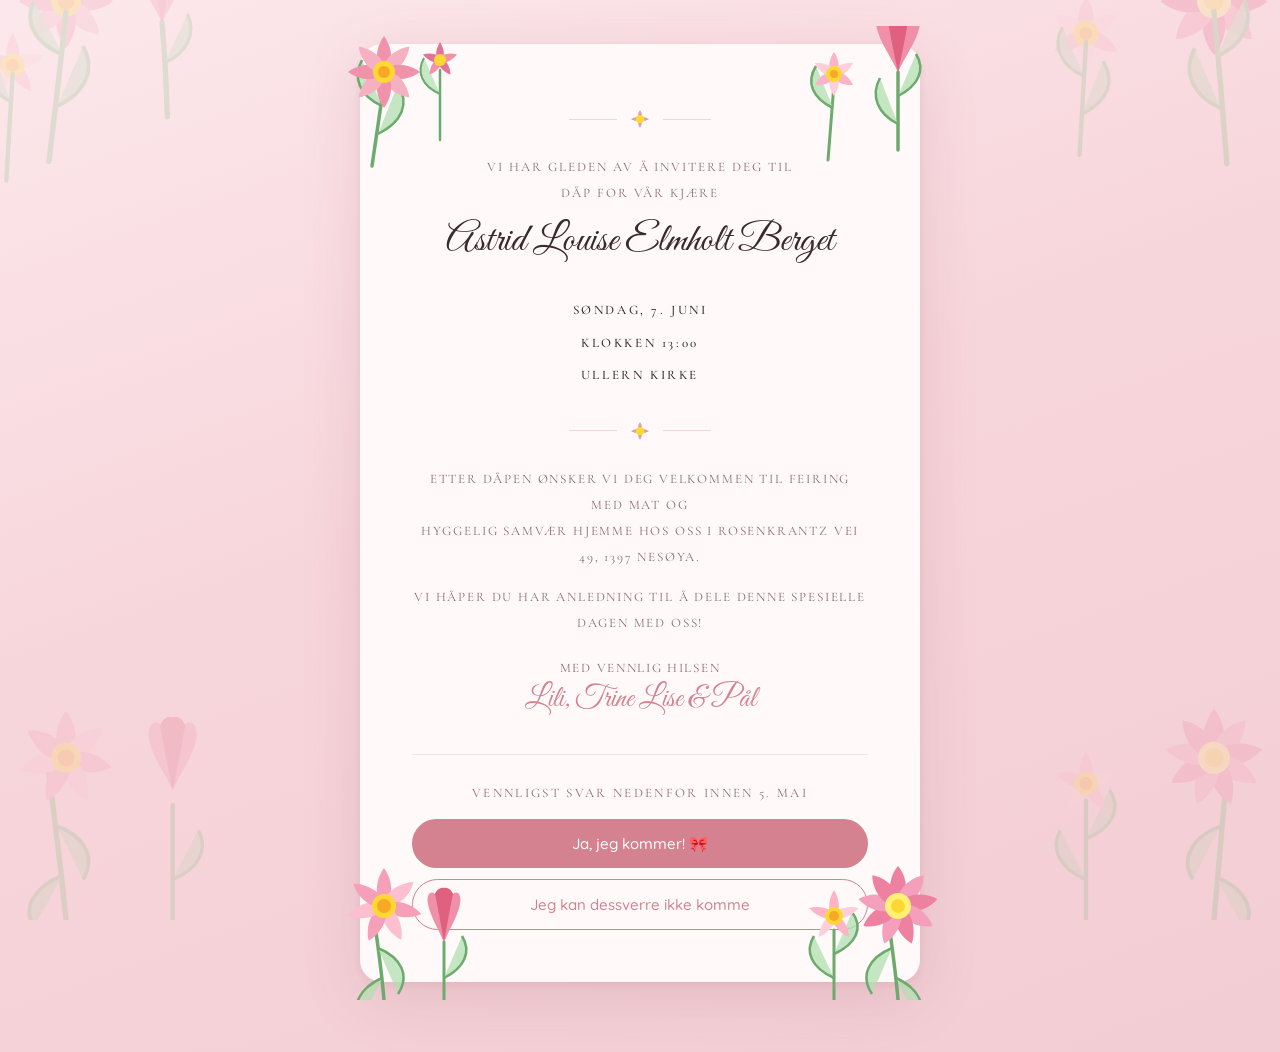
==== commit 016104ba: "Update index.html" ====
--- a/index.html
+++ b/index.html
@@ -270,8 +270,8 @@
       <div class="div-line"></div>
     </div>
 
-    <p class="prose">Etter dåpen ønsker vi deg velkommen til feiring med<br>mat og hyggelig samvær hjemme hos oss i<br>Rosenkrantz vei 49, 1397 Nesøya.</p>
-    <p class="prose" style="margin-top:14px">Vi håper du har anledning til å dele denne<br>spesielle dagen med oss!</p>
+    <p class="prose">Etter dåpen ønsker vi deg velkommen til feiring med mat og<br>hyggelig samvær hjemme hos oss i Rosenkrantz vei 49, 1397 Nesøya.</p>
+    <p class="prose" style="margin-top:14px">Vi håper du har anledning til å dele denne spesielle dagen med oss!</p>
 
     <p class="closing">Med vennlig hilsen</p>
     <p class="hosts">Lili, Trine Lise &amp; Pål</p>
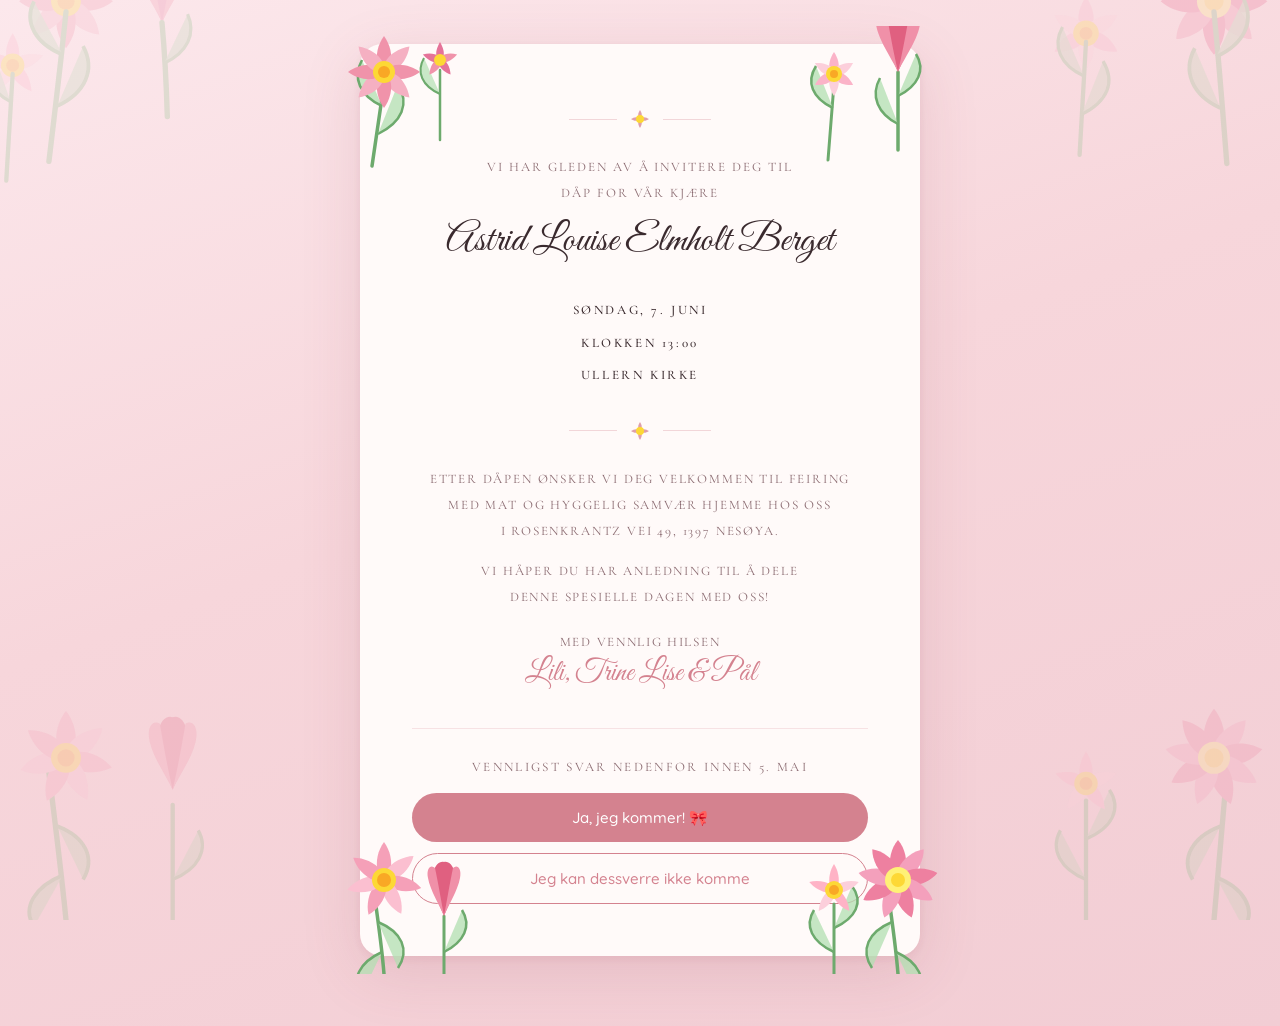
==== commit 6261bb12: "Update index.html" ====
--- a/index.html
+++ b/index.html
@@ -270,8 +270,8 @@
       <div class="div-line"></div>
     </div>
 
-    <p class="prose">Etter dåpen ønsker vi deg velkommen til feiring med mat og<br>hyggelig samvær hjemme hos oss i Rosenkrantz vei 49, 1397 Nesøya.</p>
-    <p class="prose" style="margin-top:14px">Vi håper du har anledning til å dele denne spesielle dagen med oss!</p>
+    <p class="prose">Etter dåpen ønsker vi deg velkommen til feiring<br>med mat og hyggelig samvær hjemme hos oss<br>i Rosenkrantz vei 49, 1397 Nesøya.</p>
+    <p class="prose" style="margin-top:14px">Vi håper du har anledning til å dele<br>denne spesielle dagen med oss!</p>
 
     <p class="closing">Med vennlig hilsen</p>
     <p class="hosts">Lili, Trine Lise &amp; Pål</p>
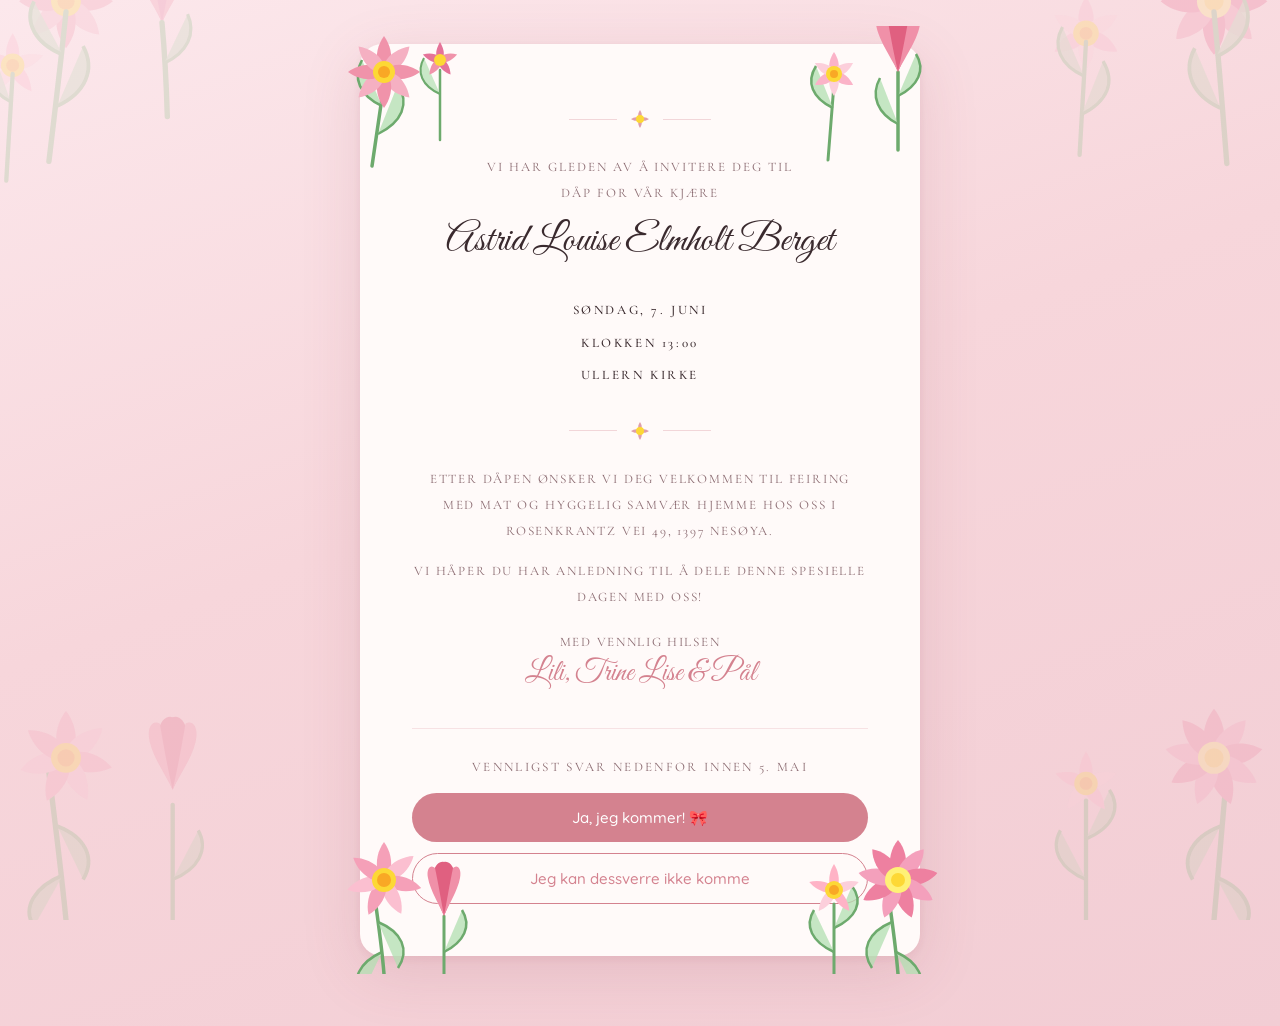
==== commit a0213656: "Update index.html" ====
--- a/index.html
+++ b/index.html
@@ -270,8 +270,11 @@
       <div class="div-line"></div>
     </div>
 
-    <p class="prose">Etter dåpen ønsker vi deg velkommen til feiring<br>med mat og hyggelig samvær hjemme hos oss<br>i Rosenkrantz vei 49, 1397 Nesøya.</p>
-    <p class="prose" style="margin-top:14px">Vi håper du har anledning til å dele<br>denne spesielle dagen med oss!</p>
+    <p class="prose">Etter dåpen ønsker vi deg velkommen til feiring
+med mat og hyggelig samvær hjemme hos oss
+i Rosenkrantz vei 49, 1397 Nesøya.</p>
+    <p class="prose" style="margin-top:14px">Vi håper du har anledning til å dele
+denne spesielle dagen med oss!</p>
 
     <p class="closing">Med vennlig hilsen</p>
     <p class="hosts">Lili, Trine Lise &amp; Pål</p>
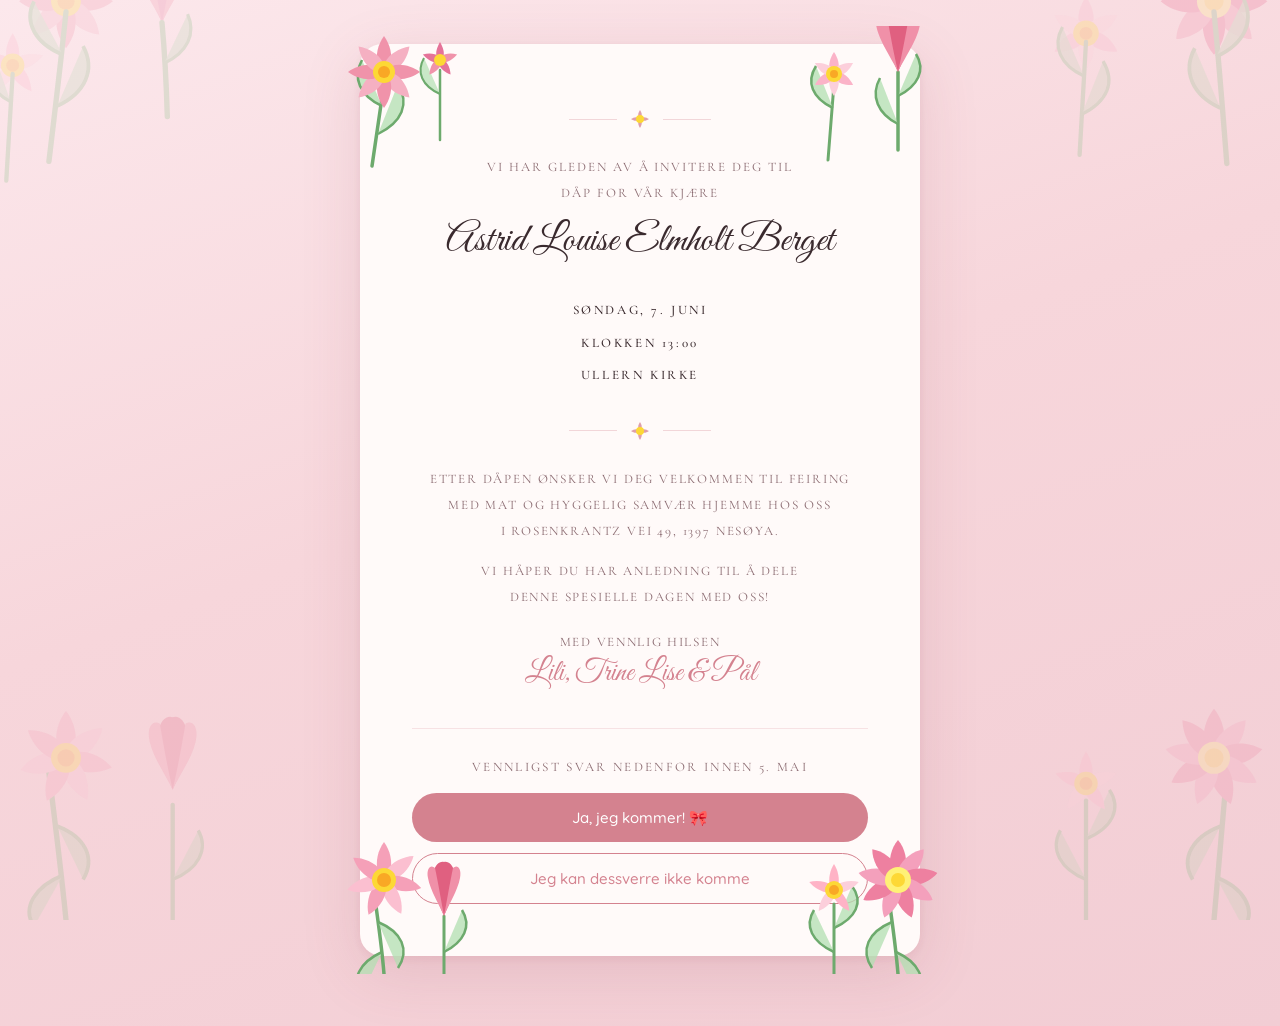
==== commit f4f435ac: "Update index.html" ====
--- a/index.html
+++ b/index.html
@@ -305,7 +305,79 @@
   </div>
 </main>
 
-<script src="config.js"></script>
-<script src="app.js"></script>
+<script>
+const SUPABASE_URL  = 'https://esubtibaucuzkzdaolge.supabase.co';
+const SUPABASE_ANON = 'eyJhbGciOiJIUzI1NiIsInR5cCI6IkpXVCJ9.eyJpc3MiOiJzdXBhYmFzZSIsInJlZiI6ImVzdWJ0aWJhdWN1emt6ZGFvbGdlIiwicm9sZSI6ImFub24iLCJpYXQiOjE3NzYxMjY1NTUsImV4cCI6MjA5MTcwMjU1NX0.ow8GbbGMiOlgNwvI0jZ2O38lHs8h7S6h7g4AwapVVWg';
+
+const params = new URLSearchParams(window.location.search);
+const gjest  = params.get('gjest');
+
+if (gjest) {
+  const name = decodeURIComponent(gjest.replace(/\+/g, ' '));
+  document.getElementById('guestName').textContent  = name;
+  document.getElementById('nameInput').value         = name;
+  document.getElementById('dearLabel').style.display = 'block';
+  fetch(SUPABASE_URL + '/rest/v1/visits', {
+    method: 'POST',
+    headers: {
+      'apikey':        SUPABASE_ANON,
+      'Authorization': 'Bearer ' + SUPABASE_ANON,
+      'Content-Type':  'application/json',
+      'Prefer':        'return=minimal'
+    },
+    body: JSON.stringify({ url_param: gjest })
+  });
+} else {
+  document.getElementById('guestName').style.display = 'none';
+  document.getElementById('dearLabel').style.display = 'none';
+}
+
+let attending = null;
+
+function showForm(isAttending) {
+  attending = isAttending;
+  const row  = document.getElementById('btnRow');
+  row.style.opacity       = '0.4';
+  row.style.pointerEvents = 'none';
+  const form = document.getElementById('rsvpForm');
+  form.classList.add('on');
+  form.scrollIntoView({ behavior: 'smooth', block: 'nearest' });
+}
+
+async function submitRsvp() {
+  const name = document.getElementById('nameInput').value.trim() || (gjest || 'Gjest');
+  const msg  = document.getElementById('msgInput').value.trim();
+  document.getElementById('rsvpForm').classList.remove('on');
+  document.getElementById('btnRow').style.display = 'none';
+  const conf = document.getElementById('conf');
+  document.getElementById('confIco').textContent = '⏳';
+  document.getElementById('confTxt').textContent  = 'Sender svar...';
+  conf.classList.add('on');
+  try {
+    const res = await fetch(SUPABASE_URL + '/rest/v1/rsvps', {
+      method:  'POST',
+      headers: {
+        'apikey':        SUPABASE_ANON,
+        'Authorization': 'Bearer ' + SUPABASE_ANON,
+        'Content-Type':  'application/json',
+        'Prefer':        'return=minimal'
+      },
+      body: JSON.stringify({
+        guest_name: name,
+        url_param:  gjest || null,
+        attending:  attending,
+        message:    msg || null
+      })
+    });
+    if (!res.ok) throw new Error('HTTP ' + res.status);
+  } catch (e) {
+    console.error('Supabase feil:', e);
+  }
+  document.getElementById('confIco').textContent = attending ? '🎀' : '🌷';
+  document.getElementById('confTxt').textContent  = attending
+    ? 'Tusen takk, ' + name + '! Vi gleder oss til å feire sammen med deg.'
+    : 'Takk for at du ga oss beskjed, ' + name + '. Vi savner deg!';
+}
+</script>
 </body>
 </html>
--- a/style.css
+++ b/style.css
@@ -51,8 +51,8 @@
   border-radius: 22px;
   box-shadow: 0 16px 60px rgba(150,70,90,.15), 0 3px 10px rgba(150,70,90,.08);
   padding: 64px 52px 52px;
-  width: 100%;
-  max-width: 560px;
+  width: 560px;
+  min-width: 560px;
   text-align: center;
   position: relative;
   animation: fadeUp 1.1s ease both;
@@ -128,6 +128,7 @@
   color: var(--muted);
   line-height: 2;
   margin-bottom: 10px;
+  white-space: pre-line;
 }
 
 .closing {
@@ -254,14 +255,16 @@
 }
 
 /* ── MOBILE ── */
-@media (max-width: 480px) {
-  .card { padding: 44px 22px 38px; }
-  .bname { font-size: 32px; }
-  .gname { font-size: 28px; }
-  .corner { transform: scale(.72); }
-  .corner.tl { transform-origin: top left; }
-  .corner.tr { transform-origin: top right; }
-  .corner.bl { transform-origin: bottom left; }
-  .corner.br { transform-origin: bottom right; }
+@media (max-width: 600px) {
+  .page-wrap {
+    padding: 24px 0 50px;
+    justify-content: flex-start;
+    overflow-x: hidden;
+  }
+  .card {
+    zoom: 0.72;
+    margin: 0 auto;
+    border-radius: 22px;
+  }
   .bg-tl, .bg-tr, .bg-bl, .bg-br { width: 180px; height: 200px; }
 }
